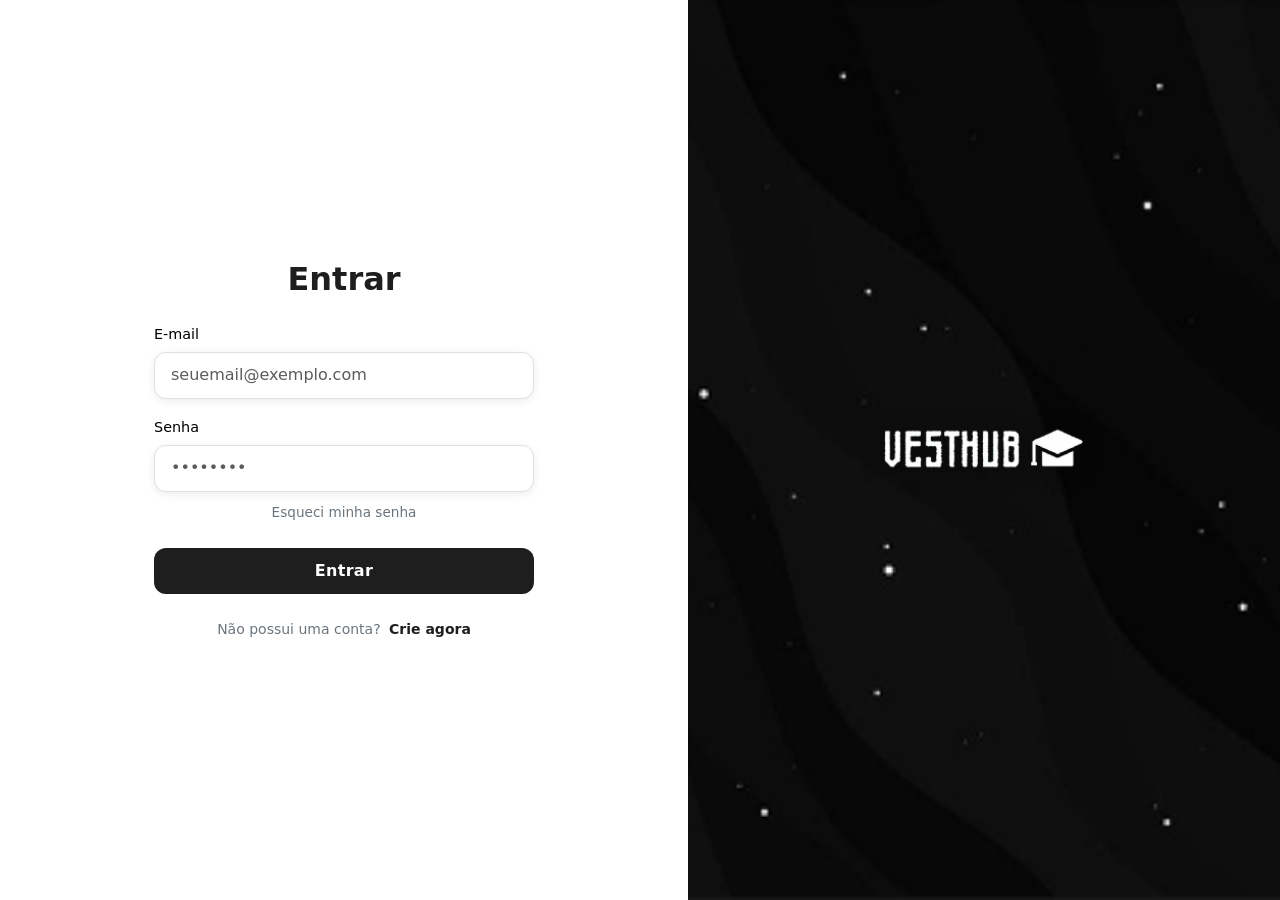
==== index.html @ 21b87131 "Sign in and Sign up first  structure" ====
<!DOCTYPE html>
<html lang="pt-BR">
  <head>
    <meta charset="UTF-8" />
    <meta name="viewport" content="width=device-width, initial-scale=1.0" />
    <title>VestHub — Entrar</title>

    <!-- =========================================================
         Bootstrap 5.3 via CDN
         ========================================================= -->
    <link
      rel="stylesheet"
      href="https://cdn.jsdelivr.net/npm/bootstrap@5.3.3/dist/css/bootstrap.min.css"
      integrity="sha384-QWTKZyjpPEjISv5WaRU9OFeRpok6YctnYmDr5pNlyT2bRjXh0JMhjY6hW+ALEwIH"
      crossorigin="anonymous"
    />

    <!-- CSS customizado do projeto -->
    <link rel="stylesheet" href="style.css" />
  </head>

  <body>
    <!-- =========================================================
         Wrapper principal — ocupa a viewport inteira no desktop
         ========================================================= -->
    <main id="main-wrapper">

      <!-- =======================================================
           Container do card de login
           Mobile  : coluna única, max-width 393px, centralizado
           Desktop : linha dividida 50/50, fullscreen
           ======================================================= -->
      <div class="login-card" role="region" aria-label="Área de login">

        <!-- ---------------------------------------------------
             LADO DIREITO (desktop) / TOPO (mobile)
             Banner escuro com textura e logo centralizado
             --------------------------------------------------- -->
        <section class="banner-section" aria-label="Logo VestHub">
          <img
            src="assets/imgs/Logo Whit NoBackground.png"
            alt="Logotipo VestHub"
            class="banner-logo"
          />
        </section>

        <!-- ---------------------------------------------------
             LADO ESQUERDO (desktop) / PARTE INFERIOR (mobile)
             Formulário de login em fundo branco
             --------------------------------------------------- -->
        <section class="form-section">

          <!-- Título do formulário -->
          <h1 class="form-title">Entrar</h1>

          <!-- Formulário -->
          <form id="loginForm" novalidate aria-label="Formulário de login">

            <!-- Campo e-mail -->
            <div class="mb-3">
              <label for="email" class="form-label label-dark">
                E-mail
              </label>
              <input
                type="email"
                id="email"
                name="email"
                class="form-control custom-input"
                placeholder="seuemail@exemplo.com"
                autocomplete="email"
                required
                aria-required="true"
                aria-describedby="emailFeedback"
              />
              <div id="emailFeedback" class="invalid-feedback">
                Por favor, informe um e-mail válido.
              </div>
            </div>

            <!-- Campo senha -->
            <div class="mb-2">
              <label for="senha" class="form-label label-dark">
                Senha
              </label>
              <input
                type="password"
                id="senha"
                name="senha"
                class="form-control custom-input"
                placeholder="••••••••"
                autocomplete="current-password"
                required
                aria-required="true"
                aria-describedby="senhaFeedback"
              />
              <div id="senhaFeedback" class="invalid-feedback">
                Por favor, informe sua senha.
              </div>
            </div>

            <!-- Link "Esqueci minha senha" -->
            <div class="text-center mb-4">
              <a href="#" class="forgot-link" aria-label="Recuperar senha">
                Esqueci minha senha
              </a>
            </div>

            <!-- Botão de envio -->
            <button
              type="submit"
              class="btn btn-login w-100"
              aria-label="Entrar na conta"
            >
              Entrar
            </button>

            <!-- Link de cadastro -->
            <p class="register-text text-center mt-4">
              Não possui uma conta?<br class="d-sm-none" />
              <a href="register.html" class="register-link" aria-label="Criar conta">
                Crie agora
              </a>
            </p>

          </form><!-- /#loginForm -->

        </section><!-- /.form-section -->

      </div><!-- /.login-card -->

    </main><!-- /#main-wrapper -->

    <!-- =========================================================
         Bootstrap 5.3 Bundle JS (inclui Popper)
         ========================================================= -->
    <script
      src="https://cdn.jsdelivr.net/npm/bootstrap@5.3.3/dist/js/bootstrap.bundle.min.js"
      integrity="sha384-YvpcrYf0tY3lHB60NNkmXc4s9bIOgUxi8T/jzmtCF+egqWXh8GtlmJQK+D80kKqp7bv88"
      crossorigin="anonymous"
    ></script>

  </body>
</html>
---- style.css ----
/* =============================================================
   style.css — VestHub | Página de Login
   Complemento ao Bootstrap 5 (Mobile First)
   ============================================================= */

/* -------------------------------------------------------------
   1. VARIÁVEIS GLOBAIS (Custom Properties)
   ------------------------------------------------------------- */
:root {
  --vesthub-bg:          #e5e5e5;    /* Fundo cinza claro da página     */
  --vesthub-dark:        #1e1e1e;    /* Cor escura principal (botão)     */
  --vesthub-dark-hover:  #000000;    /* Hover do botão                   */
  --vesthub-white:       #ffffff;    /* Fundo do formulário              */
  --vesthub-label:       #000000;    /* Cor dos labels                   */
  --vesthub-forgot:      #6c757d;    /* Cor do link "esqueci a senha"    */
  --vesthub-register:    #1e1e1e;    /* Cor do link "Crie agora"         */
  --input-radius:        12px;       /* Border-radius dos inputs         */
  --card-radius-mobile:  50px;        /* border-top-left-radius mobile    */
  --card-radius-desktop: 20px;       /* Arredondamento desktop           */
  --banner-height-mobile: 232px;     /* Altura do banner no mobile       */
  --logo-width-mobile:   249px;      /* Largura do logo no mobile        */
  --input-shadow:        0 2px 8px rgba(0, 0, 0, 0.08); /* Sombra suave  */
}

/* -------------------------------------------------------------
   2. RESET / BASE
   ------------------------------------------------------------- */
*,
*::before,
*::after {
  box-sizing: border-box;
}

body {
  background-color: var(--vesthub-bg);
  font-family: 'Segoe UI', system-ui, -apple-system, sans-serif;
  margin: 0;
}

/* -------------------------------------------------------------
   3. WRAPPER PRINCIPAL
   Ocupa a viewport inteira em todos os tamanhos de tela
   ------------------------------------------------------------- */
#main-wrapper {
  width: 100vw;
  height: 100vh;
  display: flex;
  align-items: stretch;
  padding: 0;
  overflow: hidden;
}

/* -------------------------------------------------------------
   4. CARD DE LOGIN — MOBILE FIRST (padrão < 768px)
   ------------------------------------------------------------- */
.login-card {
  display: flex;
  flex-direction: column;      /* Empilha: banner em cima, form embaixo */
  width: 100%;
  height: 100%;
  overflow: hidden;
}

/* ---
   4a. BANNER (topo no mobile)
   Banner escuro com textura e logo centralizado
--- */
.banner-section {
  /* Textura de fundo — caminho relativo ao style.css na raiz do projeto */
  background-image: url("assets/imgs/texture-background.png");
  background-size: cover;
  background-position: center center;
  background-color: #1a1a1a;   /* Fallback caso a imagem não carregue    */

  /* Ocupa 40% da altura da tela no mobile                               */
  height: 40vh;
  display: flex;
  align-items: center;
  justify-content: center;
  flex-shrink: 0;              /* Não comprime o banner no flex container */
}

/* Logo branco dentro do banner */
.banner-logo {
  /* Escala proporcional: mínimo 291px, ideal 81.9vw, máximo 1274px (+40%) */
  width: clamp(291px, 81.9vw, 1274px);
  max-width: 85%;              /* Garante que não estoure nas bordas      */
  height: auto;
  display: block;
  /* Leve sombra para destacar do fundo texturizado */
  filter: drop-shadow(0 2px 12px rgba(0, 0, 0, 0.45));
}

/* ---
   4b. SEÇÃO DO FORMULÁRIO (parte inferior no mobile)
--- */
.form-section {
  background-color: var(--vesthub-white);
  padding: 2rem 1.75rem 2.5rem; /* Espaçamento interno confortável       */
  flex: 1;                       /* Ocupa o espaço restante do card       */
  overflow-y: auto;              /* Scroll se conteúdo exceder a área     */

  /* Centraliza o conteúdo verticalmente dentro da seção                  */
  display: flex;
  flex-direction: column;
  justify-content: center;

  /* Arredondamento apenas no canto superior ESQUERDO (mobile)            */
  border-radius: 0;
  border-top-left-radius: var(--card-radius-mobile);

  /* Margem negativa para sobrepor sutilmente o banner (efeito flutuante) */
  margin-top: -24px;
}

/* -------------------------------------------------------------
   5. COMPONENTES DO FORMULÁRIO
   ------------------------------------------------------------- */

/* Título "Entrar" */
.form-title {
  font-size: 1.75rem;
  font-weight: 700;
  text-align: center;
  color: var(--vesthub-dark);
  margin-bottom: 1.5rem;
}

/* Labels */
.label-dark {
  color: var(--vesthub-label);
  font-weight: 500;
  font-size: 0.9rem;
  margin-bottom: 0.4rem;
}

/* Inputs (e-mail e senha) */
.custom-input {
  border-radius: var(--input-radius) !important;
  padding: 0.65rem 1rem;
  border: 1px solid #dee2e6;
  box-shadow: var(--input-shadow);
  transition: border-color 0.2s ease, box-shadow 0.2s ease;
}

/* Estado de foco — destaque sem cor de marca distante */
.custom-input:focus {
  border-color: #6c757d;
  box-shadow: 0 0 0 0.2rem rgba(108, 117, 125, 0.2);
  outline: none;
}

/* Estados de validação Bootstrap — mantém o border-radius customizado */
.custom-input.is-invalid {
  border-color: #dc3545;
  box-shadow: 0 0 0 0.2rem rgba(220, 53, 69, 0.15);
}

.custom-input.is-valid {
  border-color: #198754;
  box-shadow: 0 0 0 0.2rem rgba(25, 135, 84, 0.15);
}

/* Link "Esqueci minha senha" */
.forgot-link {
  color: var(--vesthub-forgot);
  font-size: 0.85rem;
  text-decoration: none;
  transition: color 0.2s ease;
}

.forgot-link:hover,
.forgot-link:focus {
  color: var(--vesthub-dark);
  text-decoration: underline;
}

/* Botão "Entrar" */
.btn-login {
  background-color: var(--vesthub-dark);
  color: var(--vesthub-white);
  border: none;
  border-radius: var(--input-radius);
  padding: 0.7rem 1rem;
  font-size: 1rem;
  font-weight: 600;
  letter-spacing: 0.3px;
  transition: background-color 0.2s ease, transform 0.1s ease;
}

.btn-login:hover,
.btn-login:focus {
  background-color: var(--vesthub-dark-hover);
  color: var(--vesthub-white);
  transform: translateY(-1px); /* Leve elevação no hover */
}

.btn-login:active {
  transform: translateY(0);
}

/* Texto de cadastro na base */
.register-text {
  font-size: 0.875rem;
  color: #6c757d;
  margin-bottom: 0;
  line-height: 1.6;
}

.register-link {
  color: var(--vesthub-register);
  font-weight: 600;
  text-decoration: none;
  margin-left: 0.25rem;
  transition: color 0.2s ease;
}

.register-link:hover,
.register-link:focus {
  color: var(--vesthub-dark-hover);
  text-decoration: underline;
}

/* -------------------------------------------------------------
   6. DESKTOP (>= 768px) — "Split Screen" 50% / 50% Fullscreen
   ------------------------------------------------------------- */
@media (min-width: 768px) {

  /* Wrapper já está configurado no base — sem overrides necessários */
  #main-wrapper {
    padding: 0;
    align-items: stretch;
  }

  /* Card ocupa 100vw x 100vh, sem borda arredondada, sem sombra externa */
  .login-card {
    flex-direction: row;          /* Formulário (esq) | Banner (dir)     */
    width: 100vw;
    max-width: 100vw;
    height: 100vh;
    border-radius: 0;             /* Sem arredondamento — colado nas bordas */
    overflow: hidden;
    box-shadow: none;
  }

  /* ---
     Formulário — lado ESQUERDO no desktop (50%)
  --- */
  .form-section {
    flex: 1;                      /* Ocupa exatamente metade da largura  */
    height: 100%;
    padding: 2.5rem 3rem;

    /* Remove margem negativa do mobile */
    margin-top: 0;

    /* Remove arredondamento do mobile */
    border-radius: 0;

    /* Permite scroll se conteúdo exceder a altura da tela */
    overflow-y: auto;

    /* Centraliza o conteúdo vertical e horizontalmente na metade */
    display: flex;
    flex-direction: column;
    justify-content: center;
    align-items: center;
  }

  /* Limita a largura do conteúdo interno para não esticar demais */
  .form-section form,
  .form-section .form-title {
    width: 100%;
    max-width: 380px;
  }

  /* ---
     Banner — lado DIREITO no desktop (50%)
  --- */
  .banner-section {
    order: 1;                     /* Posiciona o banner à direita        */
    flex: 1;                      /* Ocupa exatamente metade da largura  */
    height: 100%;
  }

  /* Logo escala proporcionalmente até 1274px no desktop (+40%) */
  .banner-logo {
    width: clamp(510px, 72.8%, 1274px);
    max-width: 150%;
  }

  /* Título um pouco maior no desktop */
  .form-title {
    font-size: 2rem;
  }
}

/* -------------------------------------------------------------
   7. ACESSIBILIDADE — foco visível para navegação por teclado
   ------------------------------------------------------------- */
:focus-visible {
  outline: 3px solid #6c757d;
  outline-offset: 2px;
}
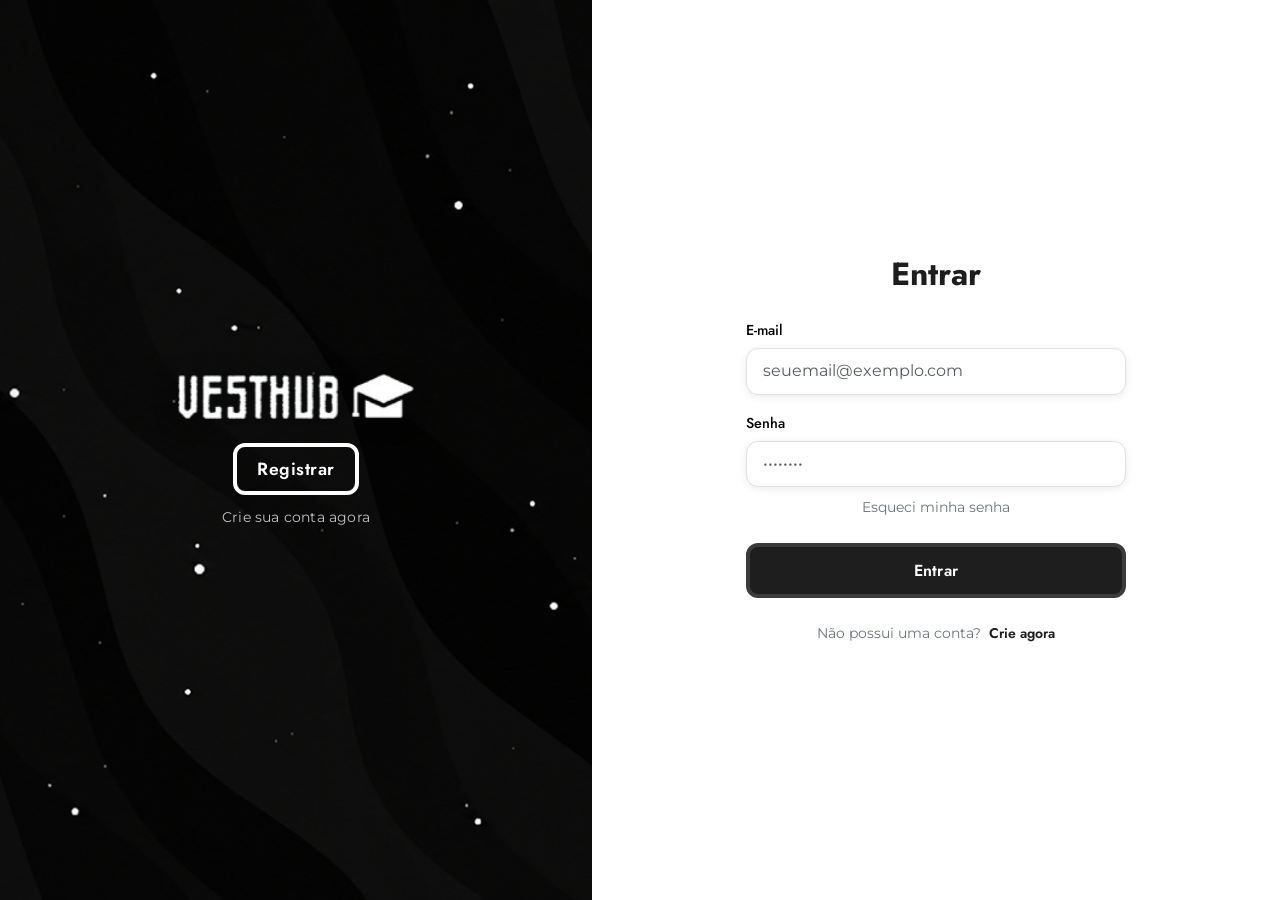
==== commit 19baf380: "Resizing of banner background and some button style adjustments" ====
--- a/index.html
+++ b/index.html
@@ -4,6 +4,16 @@
     <meta charset="UTF-8" />
     <meta name="viewport" content="width=device-width, initial-scale=1.0" />
     <title>VestHub — Entrar</title>
+
+    <!-- =========================================================
+         Google Fonts — Montserrat (formulário) + Jost (títulos/botões)
+         ========================================================= -->
+    <link rel="preconnect" href="https://fonts.googleapis.com" />
+    <link rel="preconnect" href="https://fonts.gstatic.com" crossorigin />
+    <link
+      href="https://fonts.googleapis.com/css2?family=Jost:wght@400;500;600;700&family=Montserrat:wght@400;500;600;700&display=swap"
+      rel="stylesheet"
+    />
 
     <!-- =========================================================
          Bootstrap 5.3 via CDN
@@ -24,28 +34,43 @@
          Wrapper principal — ocupa a viewport inteira no desktop
          ========================================================= -->
     <main id="main-wrapper">
-
+    
       <!-- =======================================================
            Container do card de login
-           Mobile  : coluna única, max-width 393px, centralizado
+           Mobile  : coluna única, fullscreen
            Desktop : linha dividida 50/50, fullscreen
            ======================================================= -->
       <div class="login-card" role="region" aria-label="Área de login">
 
         <!-- ---------------------------------------------------
-             LADO DIREITO (desktop) / TOPO (mobile)
-             Banner escuro com textura e logo centralizado
+             LADO DIREITO (desktop) / PARTE INFERIOR (mobile)
+             Banner escuro com textura, logo e botão Registrar
              --------------------------------------------------- -->
         <section class="banner-section" aria-label="Logo VestHub">
+
+          <!-- Logo -->
           <img
             src="assets/imgs/Logo Whit NoBackground.png"
             alt="Logotipo VestHub"
             class="banner-logo"
           />
-        </section>
+
+          <!-- Botão Registrar — visível apenas em telas >= 1024px -->
+          <div class="btn-register-desktop" aria-hidden="false">
+            <a
+              href="register.html"
+              class="btn-register-banner"
+              aria-label="Criar uma nova conta"
+            >
+              Registrar
+            </a>
+            <p class="banner-register-text">Crie sua conta agora</p>
+          </div>
+
+        </section><!-- /.banner-section -->
 
         <!-- ---------------------------------------------------
-             LADO ESQUERDO (desktop) / PARTE INFERIOR (mobile)
+             LADO ESQUERDO (desktop) / PARTE SUPERIOR (mobile)
              Formulário de login em fundo branco
              --------------------------------------------------- -->
         <section class="form-section">
--- a/style.css
+++ b/style.css
@@ -7,19 +7,20 @@
    1. VARIÁVEIS GLOBAIS (Custom Properties)
    ------------------------------------------------------------- */
 :root {
-  --vesthub-bg:          #e5e5e5;    /* Fundo cinza claro da página     */
-  --vesthub-dark:        #1e1e1e;    /* Cor escura principal (botão)     */
-  --vesthub-dark-hover:  #000000;    /* Hover do botão                   */
-  --vesthub-white:       #ffffff;    /* Fundo do formulário              */
-  --vesthub-label:       #000000;    /* Cor dos labels                   */
-  --vesthub-forgot:      #6c757d;    /* Cor do link "esqueci a senha"    */
-  --vesthub-register:    #1e1e1e;    /* Cor do link "Crie agora"         */
-  --input-radius:        12px;       /* Border-radius dos inputs         */
-  --card-radius-mobile:  50px;        /* border-top-left-radius mobile    */
-  --card-radius-desktop: 20px;       /* Arredondamento desktop           */
-  --banner-height-mobile: 232px;     /* Altura do banner no mobile       */
-  --logo-width-mobile:   249px;      /* Largura do logo no mobile        */
-  --input-shadow:        0 2px 8px rgba(0, 0, 0, 0.08); /* Sombra suave  */
+  --vesthub-bg:           #e5e5e5;
+  --vesthub-dark:         #1e1e1e;
+  --vesthub-dark-hover:   #2c2c2c;
+  --vesthub-white:        #ffffff;
+  --vesthub-label:        #000000;
+  --vesthub-forgot:       #6c757d;
+  --vesthub-register:     #1e1e1e;
+  --input-radius:         12px;
+  --card-radius-mobile:   50px;
+  --input-shadow:         0 2px 8px rgba(0, 0, 0, 0.08);
+
+  /* Fontes */
+  --font-body:   'Montserrat', system-ui, sans-serif;  /* Formulário     */
+  --font-titles: 'Jost', system-ui, sans-serif;        /* Títulos/botões */
 }
 
 /* -------------------------------------------------------------
@@ -33,13 +34,12 @@
 
 body {
   background-color: var(--vesthub-bg);
-  font-family: 'Segoe UI', system-ui, -apple-system, sans-serif;
+  font-family: var(--font-body);
   margin: 0;
 }
 
 /* -------------------------------------------------------------
-   3. WRAPPER PRINCIPAL
-   Ocupa a viewport inteira em todos os tamanhos de tela
+   3. WRAPPER PRINCIPAL — fullscreen em todas as telas
    ------------------------------------------------------------- */
 #main-wrapper {
   width: 100vw;
@@ -51,74 +51,121 @@
 }
 
 /* -------------------------------------------------------------
-   4. CARD DE LOGIN — MOBILE FIRST (padrão < 768px)
+   4. CARD — MOBILE FIRST (< 768px)
+   Empilha: form no topo, banner embaixo
    ------------------------------------------------------------- */
 .login-card {
   display: flex;
-  flex-direction: column;      /* Empilha: banner em cima, form embaixo */
+  flex-direction: column;
   width: 100%;
   height: 100%;
   overflow: hidden;
 }
 
 /* ---
-   4a. BANNER (topo no mobile)
-   Banner escuro com textura e logo centralizado
+   4a. SEÇÃO DO FORMULÁRIO — topo no mobile
+--- */
+.form-section {
+  background-color: var(--vesthub-white);
+  padding: 2rem 1.75rem 2.5rem;
+  flex: 1;
+  overflow-y: auto;
+  display: flex;
+  flex-direction: column;
+  justify-content: center;
+
+  /* Arredondamento inferior esquerdo no mobile */
+  border-radius: 0;
+  border-bottom-left-radius: var(--card-radius-mobile);
+}
+
+/* ---
+   4b. BANNER — parte inferior no mobile
 --- */
 .banner-section {
-  /* Textura de fundo — caminho relativo ao style.css na raiz do projeto */
   background-image: url("assets/imgs/texture-background.png");
   background-size: cover;
   background-position: center center;
-  background-color: #1a1a1a;   /* Fallback caso a imagem não carregue    */
-
-  /* Ocupa 40% da altura da tela no mobile                               */
+  background-color: #1a1a1a;
+
   height: 40vh;
+  flex-shrink: 0;
+
   display: flex;
+  flex-direction: column;
   align-items: center;
   justify-content: center;
-  flex-shrink: 0;              /* Não comprime o banner no flex container */
-}
-
-/* Logo branco dentro do banner */
+  gap: 1.5rem;
+}
+
+/* Logo branco */
 .banner-logo {
-  /* Escala proporcional: mínimo 291px, ideal 81.9vw, máximo 1274px (+40%) */
   width: clamp(291px, 81.9vw, 1274px);
-  max-width: 85%;              /* Garante que não estoure nas bordas      */
+  max-width: 30%;
   height: auto;
   display: block;
-  /* Leve sombra para destacar do fundo texturizado */
   filter: drop-shadow(0 2px 12px rgba(0, 0, 0, 0.45));
 }
 
-/* ---
-   4b. SEÇÃO DO FORMULÁRIO (parte inferior no mobile)
---- */
-.form-section {
-  background-color: var(--vesthub-white);
-  padding: 2rem 1.75rem 2.5rem; /* Espaçamento interno confortável       */
-  flex: 1;                       /* Ocupa o espaço restante do card       */
-  overflow-y: auto;              /* Scroll se conteúdo exceder a área     */
-
-  /* Centraliza o conteúdo verticalmente dentro da seção                  */
-  display: flex;
+/* -------------------------------------------------------------
+   5. BOTÃO REGISTRAR DO BANNER
+   Oculto por padrão — aparece apenas em >= 1024px
+   ------------------------------------------------------------- */
+.btn-register-desktop {
+  display: none;   /* Oculto em mobile e tablet */
   flex-direction: column;
+  align-items: center;
+  gap: 0.75rem;
+}
+
+/* O botão em si */
+.btn-register-banner {
+  font-family: var(--font-titles);
+  font-size: 1.1rem;
+  font-weight: 600;
+  letter-spacing: 0.5px;
+  color: var(--vesthub-white);
+  text-decoration: none;
+  background-color: transparent;
+  border: 4px solid var(--vesthub-white);
+  border-radius: 12px;
+  padding: 6% 14%;         /* Proporção retangular confortável           */
+  display: inline-flex;
+  align-items: center;
   justify-content: center;
-
-  /* Arredondamento apenas no canto superior ESQUERDO (mobile)            */
-  border-radius: 0;
-  border-top-left-radius: var(--card-radius-mobile);
-
-  /* Margem negativa para sobrepor sutilmente o banner (efeito flutuante) */
-  margin-top: -24px;
-}
-
-/* -------------------------------------------------------------
-   5. COMPONENTES DO FORMULÁRIO
-   ------------------------------------------------------------- */
-
-/* Título "Entrar" */
+  transition: background-color 0.2s ease, color 0.2s ease, transform 0.15s ease;
+  white-space: nowrap;
+}
+
+.btn-register-banner:hover,
+.btn-register-banner:focus {
+
+  background-color: var(#000000);
+  color: var(#ebebeb);
+  transform: translateY(-2px);
+  outline: none;
+}
+
+.btn-register-banner:active {
+  transform: translateY(0);
+}
+
+/* Texto abaixo do botão */
+.banner-register-text {
+  font-family: var(--font-body);
+  font-size: 0.85rem;
+  color: rgba(255, 255, 255, 0.75);
+  margin: 0;
+  letter-spacing: 0.2px;
+}
+
+/* -------------------------------------------------------------
+   6. COMPONENTES DO FORMULÁRIO
+   ------------------------------------------------------------- */
+
+/* Título "Entrar" / "Criar conta" */
 .form-title {
+  font-family: var(--font-titles);
   font-size: 1.75rem;
   font-weight: 700;
   text-align: center;
@@ -128,14 +175,16 @@
 
 /* Labels */
 .label-dark {
+  font-family: var(--font-titles);
   color: var(--vesthub-label);
   font-weight: 500;
   font-size: 0.9rem;
   margin-bottom: 0.4rem;
 }
 
-/* Inputs (e-mail e senha) */
+/* Inputs */
 .custom-input {
+  font-family: var(--font-body);
   border-radius: var(--input-radius) !important;
   padding: 0.65rem 1rem;
   border: 1px solid #dee2e6;
@@ -143,14 +192,12 @@
   transition: border-color 0.2s ease, box-shadow 0.2s ease;
 }
 
-/* Estado de foco — destaque sem cor de marca distante */
 .custom-input:focus {
   border-color: #6c757d;
   box-shadow: 0 0 0 0.2rem rgba(108, 117, 125, 0.2);
   outline: none;
 }
 
-/* Estados de validação Bootstrap — mantém o border-radius customizado */
 .custom-input.is-invalid {
   border-color: #dc3545;
   box-shadow: 0 0 0 0.2rem rgba(220, 53, 69, 0.15);
@@ -163,6 +210,7 @@
 
 /* Link "Esqueci minha senha" */
 .forgot-link {
+  font-family: var(--font-body);
   color: var(--vesthub-forgot);
   font-size: 0.85rem;
   text-decoration: none;
@@ -175,16 +223,18 @@
   text-decoration: underline;
 }
 
-/* Botão "Entrar" */
+/* Botão "Entrar" / "Criar conta" */
 .btn-login {
+  height: 55px;
+  font-family: var(--font-titles);
+  font-weight: 600;
+  letter-spacing: 0.3px;
+  border: 4px solid #3B3B3B;
   background-color: var(--vesthub-dark);
   color: var(--vesthub-white);
-  border: none;
   border-radius: var(--input-radius);
-  padding: 0.7rem 1rem;
+  padding: 0;
   font-size: 1rem;
-  font-weight: 600;
-  letter-spacing: 0.3px;
   transition: background-color 0.2s ease, transform 0.1s ease;
 }
 
@@ -192,7 +242,7 @@
 .btn-login:focus {
   background-color: var(--vesthub-dark-hover);
   color: var(--vesthub-white);
-  transform: translateY(-1px); /* Leve elevação no hover */
+  transform: translateY(-1px);
 }
 
 .btn-login:active {
@@ -201,6 +251,7 @@
 
 /* Texto de cadastro na base */
 .register-text {
+  font-family: var(--font-body);
   font-size: 0.875rem;
   color: #6c757d;
   margin-bottom: 0;
@@ -208,6 +259,7 @@
 }
 
 .register-link {
+  font-family: var(--font-titles);
   color: var(--vesthub-register);
   font-weight: 600;
   text-decoration: none;
@@ -222,81 +274,72 @@
 }
 
 /* -------------------------------------------------------------
-   6. DESKTOP (>= 768px) — "Split Screen" 50% / 50% Fullscreen
+   7. TABLET / DESKTOP BASE (>= 768px) — Split Screen 50 / 50
    ------------------------------------------------------------- */
 @media (min-width: 768px) {
 
-  /* Wrapper já está configurado no base — sem overrides necessários */
-  #main-wrapper {
-    padding: 0;
-    align-items: stretch;
-  }
-
-  /* Card ocupa 100vw x 100vh, sem borda arredondada, sem sombra externa */
   .login-card {
-    flex-direction: row;          /* Formulário (esq) | Banner (dir)     */
+    flex-direction: row;    /* Form (esq) | Banner (dir) */
     width: 100vw;
     max-width: 100vw;
     height: 100vh;
-    border-radius: 0;             /* Sem arredondamento — colado nas bordas */
+    border-radius: 0;
     overflow: hidden;
     box-shadow: none;
   }
 
-  /* ---
-     Formulário — lado ESQUERDO no desktop (50%)
-  --- */
+  /* Formulário — lado ESQUERDO */
   .form-section {
-    flex: 1;                      /* Ocupa exatamente metade da largura  */
+    flex: 1;
     height: 100%;
     padding: 2.5rem 3rem;
-
-    /* Remove margem negativa do mobile */
     margin-top: 0;
-
-    /* Remove arredondamento do mobile */
     border-radius: 0;
-
-    /* Permite scroll se conteúdo exceder a altura da tela */
     overflow-y: auto;
-
-    /* Centraliza o conteúdo vertical e horizontalmente na metade */
     display: flex;
     flex-direction: column;
     justify-content: center;
     align-items: center;
   }
 
-  /* Limita a largura do conteúdo interno para não esticar demais */
   .form-section form,
   .form-section .form-title {
     width: 100%;
     max-width: 380px;
   }
 
-  /* ---
-     Banner — lado DIREITO no desktop (50%)
-  --- */
+  /* Banner — lado DIREITO */
   .banner-section {
-    order: 1;                     /* Posiciona o banner à direita        */
-    flex: 1;                      /* Ocupa exatamente metade da largura  */
+    flex: 1;
     height: 100%;
   }
 
-  /* Logo escala proporcionalmente até 1274px no desktop (+40%) */
+  /* Logo no desktop */
   .banner-logo {
     width: clamp(510px, 72.8%, 1274px);
-    max-width: 150%;
-  }
-
-  /* Título um pouco maior no desktop */
+    max-width: 40%;
+  }
+
+  /* Título maior no desktop */
   .form-title {
     font-size: 2rem;
   }
 }
 
 /* -------------------------------------------------------------
-   7. ACESSIBILIDADE — foco visível para navegação por teclado
+   8. LARGE DESKTOP (>= 1024px) — Exibe botão Registrar no banner
+   ------------------------------------------------------------- */
+@media (min-width: 1024px) {
+
+  /* Revela o bloco do botão */
+  .btn-register-desktop {
+    display: flex;
+  
+  }
+}
+
+/* -------------------------------------------------------------
+   9. ACESSIBILIDADE — foco visível para navegação por teclado
    ------------------------------------------------------------- */
 :focus-visible {
   outline: 3px solid #6c757d;
